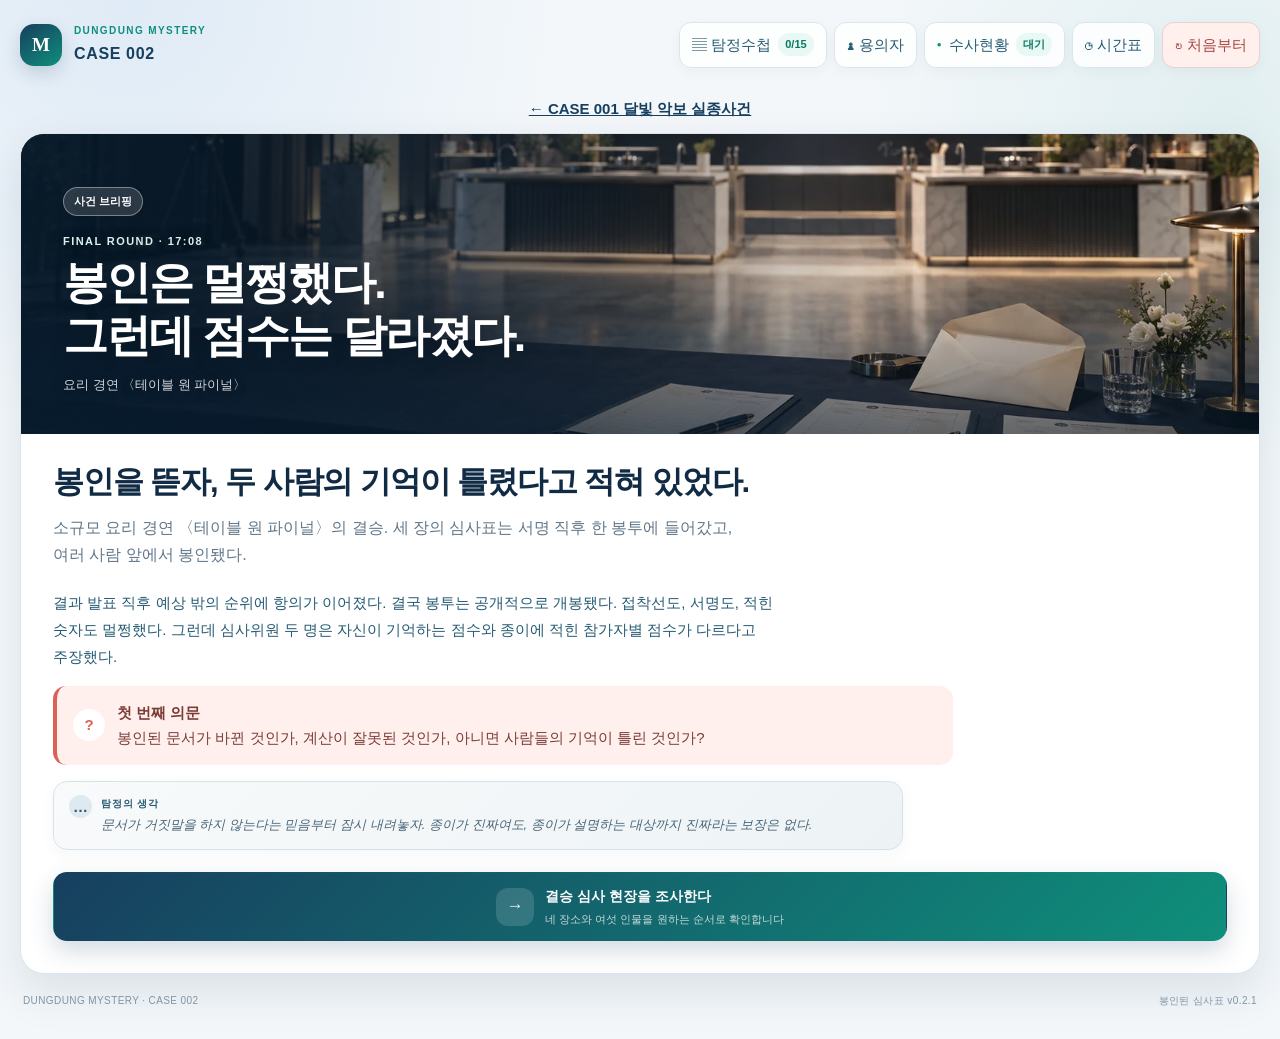
==== cases/case-002/index.html @ a41acaf5 "Publish CASE 002 with question-level feedback and hints" ====
<!doctype html>
<html lang="ko">
<head>
  <meta charset="utf-8">
  <meta name="viewport" content="width=device-width,initial-scale=1">
  <meta name="theme-color" content="#f3f7fa">
  <link rel="icon" href="data:,">
  <title>CASE 002 · 봉인된 심사표</title>
  <link rel="stylesheet" href="engine/mystery-ui.css?v=021-20260929">
</head>
<body data-layout="intro">
  <a class="skip-link" href="#story">본문으로 바로가기</a>
  <div class="app-shell">
    <header class="topbar">
      <a id="brandLink" class="brand" href="#" aria-label="사건 첫 화면으로">
        <span class="brand-mark" aria-hidden="true">M</span>
        <span><span id="brandEyebrow" class="eyebrow">MYSTERY FILE</span><strong id="brandCase">SAMPLE</strong></span>
      </a>
      <nav class="top-actions" aria-label="게임 메뉴">
        <button id="notebookBtn" class="tool-button" type="button">▤ 탐정수첩 <b id="clueCount">0/0</b></button>
        <button id="suspectBtn" class="tool-button" type="button">♟ 용의자</button>
        <button id="statusBtn" class="tool-button" type="button"><span class="save-dot">●</span> 수사현황 <b id="statusBadge">대기</b></button>
        <button id="timelineBtn" class="tool-button" type="button">◷ 시간표</button>
        <button id="resetBtn" class="tool-button tool-button--reset" type="button">↻ 처음부터</button>
      </nav>
    </header>
    <nav aria-label="사건 선택" style="padding:12px 20px;text-align:center"><a href="../../" style="color:#173f5f;font-weight:700">← CASE 001 달빛 악보 실종사건</a></nav>
    <main class="layout">
      <section class="game-stage" aria-live="polite">
        <div id="sceneVisual" class="scene-visual">
          <div class="scene-visual__shade"></div>
          <div class="scene-visual__content">
            <span id="chapterLabel" class="chapter-label">사건 브리핑</span>
            <p id="sceneKicker">MYSTERY FILE</p>
            <h1 id="sceneTitle">사건 제목</h1>
            <span id="sceneLocation" class="scene-location"></span>
          </div>
          <div id="hotspotLayer" class="hotspot-layer" aria-label="조사 지점"></div>
        </div>
        <div class="story-sheet">
          <article id="story" class="story-card"></article>
          <div id="choices" class="choices" aria-label="행동 선택"></div>
        </div>
      </section>
    </main>
    <footer class="footer"><span id="footerCase"></span><span id="footerVersion"></span></footer>
  </div>
  <div id="modal" class="modal hidden" role="dialog" aria-modal="true" aria-label="상세 정보">
    <div class="modal-backdrop"></div>
    <div class="modal-card">
      <button id="modalClose" class="modal-close" type="button" aria-label="닫기">✕</button>
      <div id="modalContent"></div>
    </div>
  </div>
  <script src="case-data.js?v=021-20260929"></script>
  <script src="engine/mystery-engine.js?v=021-20260929"></script>
</body>
</html>
---- cases/case-002/engine/mystery-ui.css ----
:root {
  --ink-950: #112b45;
  --ink-800: #173f5f;
  --ink-700: #265b73;
  --ink-500: #617789;
  --canvas: #f3f7fa;
  --paper: #ffffff;
  --paper-warm: #fffdf8;
  --line: #dbe6ec;
  --line-strong: #c8d9e2;
  --teal: #0f8f7b;
  --teal-soft: #e8f8f4;
  --sky: #2f7fd4;
  --sky-soft: #eaf3fd;
  --coral: #d96155;
  --coral-soft: #fff0ee;
  --amber: #a66b12;
  --amber-soft: #fff5df;
  --shadow: 0 18px 45px rgba(17, 43, 69, .11);
  --shadow-soft: 0 8px 24px rgba(17, 43, 69, .07);
  --radius-lg: 24px;
  --radius-md: 16px;
  --radius-sm: 11px;
}

* { box-sizing: border-box; }

html { scroll-behavior: smooth; }

body {
  min-height: 100vh;
  margin: 0;
  background:
    radial-gradient(circle at 10% 0%, rgba(47, 127, 212, .10), transparent 28%),
    radial-gradient(circle at 96% 12%, rgba(15, 143, 123, .08), transparent 24%),
    var(--canvas);
  color: var(--ink-950);
  font: 15px/1.7 "Pretendard", "Noto Sans KR", "Malgun Gothic", Arial, sans-serif;
  word-break: keep-all;
}

button, input { font: inherit; }
button { color: inherit; }

button:focus-visible,
a:focus-visible,
input:focus-visible {
  outline: 3px solid rgba(47, 127, 212, .35);
  outline-offset: 3px;
}

.skip-link {
  position: fixed;
  left: 14px;
  top: -60px;
  z-index: 100;
  padding: 9px 13px;
  border-radius: 9px;
  background: var(--ink-950);
  color: #fff;
  text-decoration: none;
  transition: top .18s ease;
}
.skip-link:focus { top: 12px; }

.app-shell {
  width: min(1240px, calc(100% - 40px));
  margin: 0 auto;
  padding: 22px 0 30px;
}

.topbar {
  display: flex;
  align-items: center;
  justify-content: space-between;
  gap: 20px;
  margin-bottom: 16px;
}

.brand {
  display: inline-flex;
  align-items: center;
  gap: 12px;
  color: var(--ink-950);
  text-decoration: none;
}

.brand-mark {
  display: grid;
  place-items: center;
  width: 42px;
  height: 42px;
  border-radius: 14px;
  background: linear-gradient(145deg, var(--ink-800), var(--teal));
  color: #fff;
  box-shadow: 0 7px 18px rgba(23, 63, 95, .18);
  font: 800 19px/1 Georgia, serif;
}

.eyebrow {
  display: block;
  color: var(--teal);
  font-size: 10px;
  font-weight: 850;
  letter-spacing: .14em;
}

.brand strong {
  display: block;
  margin-top: 1px;
  color: var(--ink-800);
  font-size: 16px;
  letter-spacing: .04em;
}

.top-actions {
  display: flex;
  flex-wrap: wrap;
  justify-content: flex-end;
  gap: 7px;
}

.tool-button {
  display: inline-flex;
  align-items: center;
  gap: 7px;
  min-height: 42px;
  padding: 9px 12px;
  border: 1px solid var(--line);
  border-radius: 12px;
  background: rgba(255, 255, 255, .88);
  color: var(--ink-700);
  box-shadow: 0 4px 14px rgba(17, 43, 69, .04);
  cursor: pointer;
  white-space: nowrap;
  transition: transform .18s ease, border-color .18s ease, box-shadow .18s ease;
}

.tool-button:hover {
  transform: translateY(-1px);
  border-color: #a9c4d2;
  box-shadow: var(--shadow-soft);
}

.tool-button b {
  padding: 2px 7px;
  border-radius: 999px;
  background: var(--teal-soft);
  color: #087963;
  font-size: 11px;
}

.tool-button--reset {
  border-color: #efcfcb;
  background: var(--coral-soft);
  color: #a3473f;
}

.save-dot { color: var(--teal); font-size: 8px; }

.layout {
  display: block;
}

.game-stage {
  overflow: hidden;
  min-width: 0;
  border: 1px solid var(--line);
  border-radius: var(--radius-lg);
  background: var(--paper);
  box-shadow: var(--shadow);
}

.story-card { max-width: 900px; }

.scene-visual {
  position: relative;
  display: flex;
  align-items: flex-end;
  min-height: 300px;
  overflow: hidden;
  background-color: var(--ink-800);
  background-image: none;
  background-position: center 46%;
  background-size: cover;
  color: #fff;
  isolation: isolate;
  transition: min-height .25s ease, background-position .25s ease;
}

.scene-visual::after {
  content: "";
  position: absolute;
  inset: 0;
  z-index: -1;
  background: linear-gradient(90deg, rgba(8, 29, 48, .82) 0%, rgba(8, 29, 48, .55) 36%, rgba(8, 29, 48, .03) 72%);
}

.scene-visual__shade {
  position: absolute;
  inset: auto 0 0;
  height: 52%;
  z-index: -1;
  background: linear-gradient(0deg, rgba(8, 29, 48, .58), transparent);
}

.scene-visual__content {
  width: min(620px, 76%);
  padding: 38px 42px;
  text-shadow: 0 2px 16px rgba(5, 22, 36, .35);
}

.chapter-label {
  display: inline-flex;
  align-items: center;
  min-height: 28px;
  padding: 4px 10px;
  border: 1px solid rgba(255, 255, 255, .38);
  border-radius: 999px;
  background: rgba(255, 255, 255, .15);
  color: #fff;
  font-size: 11px;
  font-weight: 800;
  backdrop-filter: blur(8px);
}

#sceneKicker {
  margin: 16px 0 5px;
  color: #d7f2eb;
  font-size: 11px;
  font-weight: 850;
  letter-spacing: .13em;
}

#sceneTitle {
  margin: 0;
  font-size: clamp(28px, 4vw, 45px);
  line-height: 1.18;
  letter-spacing: -.045em;
}

.scene-location {
  display: block;
  margin-top: 12px;
  color: rgba(255, 255, 255, .82);
  font-size: 13px;
}

body[data-scene="hub"] .scene-visual {
  min-height: 215px;
  background-position: center 58%;
}

body[data-scene="hub"] #sceneTitle { font-size: clamp(26px, 3.2vw, 37px); }

body:not([data-scene="intro"]):not([data-scene="hub"]) .scene-visual {
  min-height: 155px;
  background-position: center 62%;
}

body:not([data-scene="intro"]):not([data-scene="hub"]) .scene-visual__content {
  width: 100%;
  padding-block: 25px;
}

body:not([data-scene="intro"]):not([data-scene="hub"]) #sceneKicker,
body:not([data-scene="intro"]):not([data-scene="hub"]) .scene-location { display: none; }

body:not([data-scene="intro"]):not([data-scene="hub"]) #sceneTitle {
  font-size: clamp(23px, 3vw, 31px);
}

body[data-scene="music"] .scene-visual,
body[data-scene="lobby"] .scene-visual {
  aspect-ratio: 16 / 9;
  min-height: 0;
  align-items: flex-start;
  background-position: center;
  background-size: cover;
}

body[data-scene="music"] .scene-visual { background-image: url("assets/moonlight-music-room.png"); }
body[data-scene="lobby"] .scene-visual { background-image: url("assets/moonlight-lobby.png"); }

body[data-scene^="music-"] .scene-visual,
body[data-scene="powder"] .scene-visual,
body[data-scene="fiber"] .scene-visual,
body[data-scene="shoe"] .scene-visual,
body[data-scene="memo"] .scene-visual {
  background-image: url("assets/moonlight-music-room.png");
  background-position: center 58%;
}

body[data-scene^="lobby-"] .scene-visual,
body[data-scene="park"] .scene-visual,
body[data-scene^="park-"] .scene-visual,
body[data-scene="tae"] .scene-visual,
body[data-scene^="tae-"] .scene-visual {
  background-image: url("assets/moonlight-lobby.png");
  background-position: center 57%;
}

body[data-scene="yura"] .scene-visual,
body[data-scene^="yura-"] .scene-visual,
body[data-scene="jian"] .scene-visual,
body[data-scene^="jian-"] .scene-visual {
  background-image: url("assets/moonlight-music-room.png");
  background-position: center 58%;
}

body[data-scene="music"] .scene-visual::after,
body[data-scene="lobby"] .scene-visual::after {
  background: linear-gradient(180deg, rgba(8, 29, 48, .2), transparent 28%, rgba(8, 29, 48, .12));
}

body[data-scene="music"] .scene-visual__shade,
body[data-scene="lobby"] .scene-visual__shade { display: none; }

body[data-scene="music"] .scene-visual__content,
body[data-scene="lobby"] .scene-visual__content {
  position: relative;
  z-index: 2;
  width: auto;
  padding: 18px;
  pointer-events: none;
}

body[data-scene="music"] #sceneKicker,
body[data-scene="music"] #sceneTitle,
body[data-scene="music"] .scene-location,
body[data-scene="lobby"] #sceneKicker,
body[data-scene="lobby"] #sceneTitle,
body[data-scene="lobby"] .scene-location { display: none; }

.hotspot-layer {
  position: absolute;
  inset: 0;
  z-index: 4;
  pointer-events: none;
}

.hotspot-layer[hidden] { display: none; }

.hotspot {
  position: absolute;
  left: var(--x);
  top: var(--y);
  display: grid;
  justify-items: center;
  gap: 5px;
  padding: 0;
  border: 0;
  background: transparent;
  color: #fff;
  cursor: pointer;
  pointer-events: auto;
  transform: translate(-50%, -50%);
}

.hotspot__pin {
  position: relative;
  display: grid;
  place-items: center;
  width: 38px;
  height: 38px;
  border: 3px solid rgba(255, 255, 255, .92);
  border-radius: 50%;
  background: var(--teal);
  box-shadow: 0 5px 18px rgba(3, 24, 40, .36);
  font-size: 22px;
  font-weight: 800;
  line-height: 1;
  transition: transform .16s ease, background .16s ease;
}

.hotspot:not(.hotspot--found) .hotspot__pin::after {
  content: "";
  position: absolute;
  inset: -9px;
  border: 2px solid rgba(255, 255, 255, .72);
  border-radius: inherit;
  animation: hotspot-pulse 1.8s ease-out infinite;
}

.hotspot__label {
  padding: 4px 8px;
  border: 1px solid rgba(255, 255, 255, .38);
  border-radius: 999px;
  background: rgba(8, 29, 48, .78);
  box-shadow: 0 4px 13px rgba(3, 24, 40, .25);
  font-size: 11px;
  font-weight: 800;
  line-height: 1.2;
  white-space: nowrap;
  backdrop-filter: blur(7px);
}

.hotspot:hover .hotspot__pin,
.hotspot:focus-visible .hotspot__pin { transform: scale(1.12); }

.hotspot--found .hotspot__pin { background: #176d61; }
.hotspot--found .hotspot__label { background: rgba(13, 91, 78, .86); }

@keyframes hotspot-pulse {
  from { opacity: .9; transform: scale(.8); }
  to { opacity: 0; transform: scale(1.45); }
}

.room-brief {
  display: flex;
  align-items: center;
  justify-content: space-between;
  gap: 24px;
  max-width: 900px;
}

.room-brief h2 { margin-bottom: 5px; }
.room-brief p { margin: 0; }
.room-brief .room-brief__guide {
  margin-top: 8px;
  color: var(--ink-500);
  font-size: 12px;
}

.room-brief__eyebrow {
  display: block;
  margin-bottom: 5px;
  color: var(--teal);
  font-size: 10px;
  font-weight: 850;
  letter-spacing: .13em;
}

.room-progress {
  display: grid;
  flex: 0 0 104px;
  place-items: center;
  min-height: 88px;
  border: 1px solid #c9e4de;
  border-radius: 15px;
  background: var(--teal-soft);
  color: #087963;
}

.room-progress strong { font-size: 28px; line-height: 1; }
.room-progress small { font-size: 14px; }
.room-progress span { font-size: 11px; font-weight: 800; }
body[data-scene="music"] .choices { max-width: 430px; grid-template-columns: 1fr; }

.question-unlocked {
  margin-top: 15px;
  padding: 12px 14px;
  border: 1px solid #c9dff2;
  border-radius: 12px;
  background: var(--sky-soft);
  color: #27659f;
  font-size: 13px;
  font-weight: 800;
}

.interview-header {
  display: grid;
  grid-template-columns: auto minmax(0, 1fr) auto;
  align-items: center;
  gap: 16px;
  max-width: 900px;
  padding: 18px;
  border: 1px solid var(--line);
  border-radius: 17px;
  background: linear-gradient(125deg, #f9fbfc, #eef7f6);
}

.interview-avatar {
  display: grid;
  place-items: center;
  width: 58px;
  height: 58px;
  border-radius: 18px;
  background: linear-gradient(145deg, var(--ink-800), var(--teal));
  color: #fff;
  font-size: 23px;
  font-weight: 850;
}

.interview-header span { color: var(--teal); font-size: 11px; font-weight: 850; }
.interview-header h2 { margin: 2px 0; font-size: 23px; }
.interview-header p { margin: 0; color: var(--ink-500); font-size: 13px; }
.interview-progress { min-width: 86px; padding: 12px; border-radius: 13px; background: #fff; text-align: center; }
.interview-progress b { display: block; color: var(--ink-800); font-size: 23px; line-height: 1.15; }
.interview-progress span { color: var(--ink-500); font-size: 10px; }

.character-interview {
  display: grid;
  grid-template-columns: 178px minmax(0, 1fr) auto;
  align-items: center;
  gap: 22px;
  max-width: 900px;
  min-height: 210px;
  overflow: hidden;
  padding: 0 18px 0 0;
  border: 1px solid var(--line);
  border-radius: 18px;
  background: linear-gradient(125deg, #f9fbfc, #eef7f6);
}

.character-interview__portrait {
  align-self: stretch;
  overflow: hidden;
  background: linear-gradient(160deg, #dceaf0, #eef7f6);
}

.character-interview__portrait img {
  display: block;
  width: 100%;
  height: 100%;
  object-fit: cover;
  object-position: center top;
}

.character-interview__copy > span {
  color: var(--teal);
  font-size: 11px;
  font-weight: 850;
  letter-spacing: .04em;
}

.character-interview__copy h2 { margin: 2px 0 5px; font-size: 28px; }
.character-interview__copy p { max-width: 460px; margin: 0; color: var(--ink-500); font-size: 13px; }

.dialogue-scene { display: grid; gap: 12px; max-width: 850px; }
.dialogue {
  width: fit-content;
  max-width: 82%;
  margin: 0;
  padding: 14px 17px;
  border-radius: 16px;
  line-height: 1.65;
}
.dialogue span { display: block; margin-bottom: 3px; font-size: 10px; font-weight: 850; letter-spacing: .07em; }
.dialogue--detective { border-bottom-left-radius: 4px; background: var(--sky-soft); color: #255f93; }
.dialogue--suspect { justify-self: end; border-bottom-right-radius: 4px; background: var(--teal-soft); color: #17685c; }
.comparison-result { max-width: 850px; padding: 14px 16px; border-left: 4px solid var(--amber); border-radius: 0 12px 12px 0; background: var(--amber-soft); }
.comparison-result b { display: block; color: #8b5a10; }

.dialogue-scene--portrait {
  position: relative;
  min-height: 280px;
  max-width: none;
  padding: 0 205px;
}

.dialogue-scene--portrait::before,
.dialogue-scene--portrait::after {
  content: "";
  position: absolute;
  bottom: 0;
  width: 190px;
  height: 275px;
  border-radius: 18px;
  background-color: #eef7f6;
  background-position: center top;
  background-size: cover;
  background-repeat: no-repeat;
  box-shadow: inset 0 0 0 1px var(--line);
}

.dialogue-scene--portrait::before {
  left: 0;
  background-image: var(--detective-portrait);
}

.dialogue-scene--portrait::after {
  right: 0;
  background-image: var(--portrait);
}

.story-sheet { padding: 28px 32px 32px; }

.story-card {
  color: var(--ink-700);
}

.story-card h2 {
  margin: 0 0 12px;
  color: var(--ink-950);
  font-size: clamp(23px, 3vw, 31px);
  line-height: 1.3;
  letter-spacing: -.035em;
}

.story-card h3 {
  margin: 24px 0 10px;
  color: var(--ink-800);
  font-size: 17px;
}

.story-card p { margin: 9px 0; }

.story-card .lead {
  max-width: 690px;
  margin-bottom: 20px;
  color: var(--ink-500);
  font-size: 16px;
}

.scene-narration {
  max-width: 760px;
  color: var(--ink-700);
  line-height: 1.8;
}

.detective-thought {
  position: relative;
  max-width: 850px;
  margin: 16px 0 0;
  padding: 13px 16px 13px 47px;
  border: 1px solid #d7e2e8;
  border-radius: 14px;
  background: linear-gradient(135deg, #f8fafb, #edf3f5);
  color: #496577;
  box-shadow: 0 5px 16px rgba(18, 52, 75, .04);
}

.detective-thought::before {
  content: "…";
  position: absolute;
  top: 13px;
  left: 15px;
  display: grid;
  place-items: center;
  width: 23px;
  height: 23px;
  border-radius: 50%;
  background: #dfeaf0;
  color: var(--ink-700);
  font-weight: 900;
  line-height: 1;
}

.detective-thought span {
  display: block;
  margin-bottom: 2px;
  color: var(--ink-700);
  font-size: 10px;
  font-style: normal;
  font-weight: 850;
  letter-spacing: .08em;
}

.detective-thought p {
  margin: 0;
  font-size: 13px;
  font-style: italic;
  line-height: 1.7;
}

.brief-grid {
  display: grid;
  grid-template-columns: repeat(3, 1fr);
  gap: 10px;
  margin: 20px 0;
}

.brief-item {
  min-height: 118px;
  padding: 15px;
  border: 1px solid var(--line);
  border-radius: 14px;
  background: linear-gradient(145deg, #fff, #f7fafc);
}

.brief-icon {
  display: grid;
  place-items: center;
  width: 34px;
  height: 34px;
  margin-bottom: 11px;
  border-radius: 11px;
  background: var(--sky-soft);
  color: var(--sky);
  font-size: 17px;
}

.brief-item:nth-child(2) .brief-icon { background: var(--teal-soft); color: var(--teal); }
.brief-item:nth-child(3) .brief-icon { background: var(--amber-soft); color: var(--amber); }
.brief-item b { display: block; color: var(--ink-800); font-size: 13px; }
.brief-item span { display: block; margin-top: 3px; color: var(--ink-500); font-size: 12px; line-height: 1.55; }

.case-hook,
.notice,
.clue-found {
  margin-top: 16px;
  padding: 14px 16px;
  border-radius: 13px;
}

.case-hook {
  display: flex;
  align-items: center;
  gap: 12px;
  border-left: 4px solid var(--coral);
  background: var(--coral-soft);
  color: #7b3c36;
}

.case-hook span {
  display: grid;
  flex: 0 0 auto;
  place-items: center;
  width: 32px;
  height: 32px;
  border-radius: 50%;
  background: #fff;
  color: var(--coral);
  font-weight: 850;
}

.suspect-chips {
  display: flex;
  flex-wrap: wrap;
  gap: 7px;
  margin-top: 18px;
}

.suspect-chip {
  padding: 6px 10px;
  border: 1px solid var(--line);
  border-radius: 999px;
  background: #fff;
  color: var(--ink-700);
  font-size: 12px;
  box-shadow: 0 3px 10px rgba(17, 43, 69, .04);
}

.hub-progress {
  display: grid;
  grid-template-columns: auto 1fr auto;
  align-items: center;
  gap: 12px;
  margin-top: 18px;
  padding: 13px 15px;
  border: 1px solid var(--line);
  border-radius: 13px;
  background: #f9fbfc;
  color: var(--ink-500);
  font-size: 12px;
}

.hub-progress__bar {
  overflow: hidden;
  height: 7px;
  border-radius: 999px;
  background: #e5edf1;
}

.hub-progress__bar i {
  display: block;
  height: 100%;
  border-radius: inherit;
  background: linear-gradient(90deg, var(--sky), var(--teal));
}

.notice {
  border: 1px solid #cfe0f3;
  background: var(--sky-soft);
  color: #285d8e;
}

.clue-found {
  border: 1px solid #c4e9df;
  background: var(--teal-soft);
  color: #087963;
  font-weight: 700;
}

.story-card blockquote {
  margin: 17px 0;
  padding: 15px 18px;
  border: 0;
  border-left: 4px solid var(--sky);
  border-radius: 0 12px 12px 0;
  background: var(--sky-soft);
  color: var(--ink-800);
}

.choices {
  display: grid;
  grid-template-columns: repeat(2, minmax(0, 1fr));
  gap: 10px;
  margin-top: 22px;
}

.choice-group-heading {
  grid-column: 1 / -1;
  display: flex;
  align-items: center;
  gap: 10px;
  margin-top: 8px;
  padding: 13px 15px;
  border-radius: 14px;
  background: #f2f7fb;
  color: var(--ink-800);
}

.choice-group-heading > span {
  display: grid;
  place-items: center;
  width: 34px;
  height: 34px;
  border-radius: 11px;
  background: #fff;
  color: var(--sky);
  font-weight: 850;
}

.choice-group-heading b,
.choice-group-heading small { display: block; }
.choice-group-heading b { font-size: 14px; }
.choice-group-heading small { color: var(--ink-500); font-size: 11px; font-weight: 500; }
.choice-group-heading--interview { background: #eef8f6; }
.choice-group-heading--interview > span { color: var(--teal); }
.choice-group-heading--solve { margin-top: 13px; background: var(--amber-soft); }
.choice-group-heading--solve > span { color: var(--amber); }
.choices button.choice--scene { border-left: 4px solid #78aee4; }
.choices button.choice--interview { border-left: 4px solid #66b9aa; }

.choices button {
  display: flex;
  align-items: center;
  gap: 11px;
  min-height: 58px;
  padding: 12px 14px;
  border: 1px solid var(--line);
  border-radius: 14px;
  background: #fff;
  color: var(--ink-800);
  text-align: left;
  box-shadow: 0 5px 16px rgba(17, 43, 69, .05);
  cursor: pointer;
  transition: transform .18s ease, border-color .18s ease, box-shadow .18s ease, background .18s ease;
}

.choices button:hover {
  transform: translateY(-2px);
  border-color: #9fbfce;
  background: #fbfefe;
  box-shadow: var(--shadow-soft);
}

.choices button.primary {
  grid-column: 1 / -1;
  justify-content: center;
  border-color: transparent;
  background: linear-gradient(135deg, var(--ink-800), var(--teal));
  color: #fff;
  box-shadow: 0 10px 24px rgba(23, 63, 95, .19);
  font-weight: 750;
}

.choices button.primary:hover { background: linear-gradient(135deg, #123652, #0b806f); }

.choices button.locked,
.choices button:disabled {
  background: #f5f7f8;
  color: #8da0ad;
  box-shadow: none;
  cursor: not-allowed;
  transform: none;
}

.choice-icon {
  display: grid;
  flex: 0 0 auto;
  place-items: center;
  width: 38px;
  height: 38px;
  border-radius: 12px;
  background: var(--sky-soft);
  color: var(--sky);
  font-size: 17px;
}

.choice-copy { display: block; min-width: 0; }
.choice-title { display: block; color: inherit; font-size: 14px; font-weight: 800; }
.choice-desc { display: block; margin-top: 1px; color: var(--ink-500); font-size: 11px; font-weight: 500; }

.choices button:not(.primary):not(.locked).choice--question {
  border-color: #cbdff2;
  border-left: 4px solid var(--sky);
  background: #f8fbff;
}
.choices button:not(.primary):not(.locked).choice--question .choice-icon {
  background: #e3f0fd;
  color: #276fb6;
}
.choices button:not(.primary):not(.locked).choice--question:hover { background: #eff7ff; }

.choices button:not(.primary):not(.locked).choice--investigate {
  border-color: #bee5dc;
  border-left: 4px solid var(--teal);
  background: #f2fbf8;
  color: #126e61;
}
.choices button:not(.primary):not(.locked).choice--investigate .choice-icon {
  background: #dcf5ef;
  color: #0a8b75;
}
.choices button:not(.primary):not(.locked).choice--investigate:hover { background: #e8f8f4; }

.choices button:not(.primary):not(.locked).choice--navigate {
  border-color: #d7e1e6;
  border-left: 4px solid #91a6b2;
  background: #f7f9fa;
  color: #476477;
}
.choices button:not(.primary):not(.locked).choice--navigate .choice-icon {
  background: #e9eff2;
  color: #597485;
}
.choices button:not(.primary):not(.locked).choice--navigate:hover { background: #eef3f5; }

.choices button.primary.choice--navigate {
  background: linear-gradient(135deg, #506c7d, #355667);
  box-shadow: 0 10px 24px rgba(53, 86, 103, .18);
}
.choices button.primary.choice--navigate:hover { background: linear-gradient(135deg, #435f70, #2d4b5b); }
.choices button.locked .choice-icon,
.choices button:disabled .choice-icon { background: #e8eef1; color: #8da0ad; }

.primary .choice-icon { background: rgba(255, 255, 255, .14); color: #fff; }
.primary .choice-desc { color: rgba(255, 255, 255, .75); }


.status-overview {
  display: grid;
  grid-template-columns: 170px 1fr;
  gap: 14px;
  margin-top: 18px;
}

.status-score,
.status-summary,
.status-section {
  padding: 17px;
  border: 1px solid var(--line);
  border-radius: 14px;
  background: #f9fbfc;
}

.status-score span,
.status-summary span,
.status-section > span {
  display: block;
  color: var(--ink-500);
  font-size: 11px;
  font-weight: 750;
}

.status-score b {
  display: block;
  margin-top: 4px;
  color: var(--teal);
  font-size: 29px;
  line-height: 1.2;
}

.status-summary strong {
  display: block;
  margin-top: 5px;
  color: var(--ink-800);
  font-size: 15px;
}

.status-meter {
  overflow: hidden;
  height: 8px;
  margin-top: 12px;
  border-radius: 999px;
  background: #e5edf1;
}

.status-meter i {
  display: block;
  height: 100%;
  border-radius: inherit;
  background: linear-gradient(90deg, var(--sky), var(--teal));
}

.status-sections { display: grid; grid-template-columns: 1fr 1fr; gap: 10px; margin-top: 10px; }
.status-section b { display: block; margin-top: 4px; color: var(--ink-800); font-size: 13px; }
.status-tags { display: flex; flex-wrap: wrap; gap: 6px; margin-top: 10px; }
.status-tag { padding: 4px 8px; border-radius: 999px; background: var(--sky-soft); color: #27659f; font-size: 11px; }
.status-tag--empty { background: #edf2f4; color: var(--ink-500); }
.modal-note { margin: 13px 0 0; padding: 11px 13px; border-radius: 11px; background: var(--teal-soft); color: #087963; font-size: 12px; }

.timeline-mini {
  position: relative;
  display: grid;
  gap: 0;
  margin: 16px 0 0;
  padding: 0;
  list-style: none;
}

.timeline-mini::before {
  content: "";
  position: absolute;
  left: 5px;
  top: 10px;
  bottom: 10px;
  width: 1px;
  background: var(--line-strong);
}

.timeline-mini li {
  position: relative;
  display: grid;
  grid-template-columns: 52px 1fr;
  gap: 9px;
  padding: 7px 0 7px 20px;
  color: var(--ink-500);
  font-size: 12px;
}

.timeline-mini li::before {
  content: "";
  position: absolute;
  left: 1px;
  top: 15px;
  width: 9px;
  height: 9px;
  border: 2px solid #fff;
  border-radius: 50%;
  background: var(--sky);
  box-shadow: 0 0 0 1px var(--line-strong);
}

.timeline-mini b { color: var(--ink-800); }

.footer {
  display: flex;
  justify-content: space-between;
  gap: 12px;
  padding: 18px 3px 0;
  color: #8195a2;
  font-size: 10px;
  letter-spacing: .04em;
}

.modal {
  position: fixed;
  inset: 0;
  z-index: 30;
  display: grid;
  place-items: center;
  padding: 20px;
}

.hidden { display: none; }
.modal-backdrop { position: absolute; inset: 0; background: rgba(17, 43, 69, .46); backdrop-filter: blur(5px); }
.modal-card {
  position: relative;
  z-index: 1;
  width: min(760px, 100%);
  max-height: 85vh;
  overflow: auto;
  padding: 27px;
  border: 1px solid var(--line);
  border-radius: 20px;
  background: var(--paper);
  box-shadow: 0 28px 90px rgba(17, 43, 69, .28);
}

.modal-card h2 { margin-top: 0; color: var(--ink-950); }
.modal-close {
  position: absolute;
  right: 13px;
  top: 13px;
  display: grid;
  place-items: center;
  width: 38px;
  height: 38px;
  padding: 0;
  border: 1px solid var(--line);
  border-radius: 12px;
  background: #fff;
  color: var(--ink-500);
  cursor: pointer;
}

.notebook-list { display: grid; gap: 9px; margin-top: 16px; }
.suspect-list { display: grid; grid-template-columns: repeat(2, minmax(0, 1fr)); gap: 12px; margin-top: 16px; }
.note-item { padding: 14px; border: 1px solid var(--line); border-radius: 13px; background: #f9fbfc; color: var(--ink-700); }
.note-item b { color: var(--teal); }
.suspect-item {
  display: grid;
  grid-template-columns: 105px minmax(0, 1fr);
  min-height: 152px;
  overflow: hidden;
  border: 1px solid var(--line);
  border-radius: 15px;
  background: linear-gradient(135deg, #f9fbfc, #f1f8f7);
  color: var(--ink-700);
}
.suspect-portrait { overflow: hidden; background: #e5eff3; }
.suspect-portrait img { display: block; width: 100%; height: 100%; object-fit: cover; object-position: center top; }
.suspect-detail { align-self: center; padding: 14px 13px; }
.suspect-detail > b { display: block; color: var(--ink-800); font-size: 17px; }
.suspect-detail > span { display: block; margin-top: 1px; color: var(--teal); font-size: 11px; font-weight: 800; }
.suspect-grid { display: grid; grid-template-columns: .85fr 1.4fr; gap: 6px 8px; margin-top: 10px; color: var(--ink-500); font-size: 11px; }
.suspect-grid > div:nth-child(odd) { color: #78909f; font-weight: 750; }

.final-form { display: grid; gap: 15px; margin-top: 18px; }
.question { padding: 16px; border: 1px solid var(--line); border-radius: 14px; background: #f9fbfc; }
.question legend { padding: 0 5px; color: var(--ink-800); font-weight: 800; }
.question label { display: block; margin: 7px 0; color: var(--ink-700); }
.question input { accent-color: var(--teal); }
.question-evidence { margin-top: 15px; padding: 12px 14px; border: 1px solid #cbdff2; border-radius: 11px; background: var(--sky-soft); }
.question-evidence > label { margin: 0; color: var(--ink-800); font-size: 13px; font-weight: 800; }
.question-evidence select { display: block; width: 100%; min-height: 44px; margin-top: 8px; padding: 8px 11px; border: 1px solid var(--line-strong); border-radius: 9px; background: #fff; color: var(--ink-800); font: inherit; }
.question-evidence select:focus-visible { outline: 3px solid #8dbcf0; outline-offset: 2px; }
.question-evidence__detail { margin: 7px 0 0; color: var(--ink-500); font-size: 12px; }
.empty-note { color: var(--ink-500); }
.result-good { color: #087963; font-weight: 800; }
.result-bad { color: #ad443b; font-weight: 800; }
.case-closed { margin-bottom: 18px; padding: 22px; border: 1px solid #bfe4da; border-radius: 16px; background: var(--teal-soft); color: #087963; text-align: center; }
.case-closed h2 { margin: 0 0 5px; color: #087963; font-size: 30px; letter-spacing: .06em; }

body[data-layout="investigation"] .scene-visual {
  aspect-ratio: 16 / 9;
  min-height: 0;
  align-items: flex-start;
  background-position: center;
  background-size: cover;
}
body[data-layout="investigation"] .scene-visual::after {
  background: linear-gradient(180deg, rgba(8, 29, 48, .2), transparent 28%, rgba(8, 29, 48, .12));
}
body[data-layout="investigation"] .scene-visual__shade { display: none; }
body[data-layout="investigation"] .scene-visual__content {
  position: relative;
  z-index: 2;
  width: auto;
  padding: 18px;
  pointer-events: none;
}
body[data-layout="investigation"] #sceneKicker,
body[data-layout="investigation"] #sceneTitle,
body[data-layout="investigation"] .scene-location { display: none; }

.case-hook--teal {
  border-left-color: var(--teal);
  background: var(--teal-soft);
  color: #087963;
}
.case-hook--teal span { color: var(--teal); }

@media (max-width: 640px) {
  .app-shell { width: 100%; padding: 12px 12px 24px; }
  .topbar { display: block; }
  .brand-mark { width: 38px; height: 38px; border-radius: 12px; }
  .eyebrow { font-size: 8px; }
  .brand strong { font-size: 14px; }
  .top-actions { display: grid; grid-template-columns: repeat(5, minmax(0, 1fr)); max-width: none; margin-top: 10px; }
  .tool-button { flex-direction: column; justify-content: center; gap: 1px; min-width: 0; min-height: 50px; padding: 5px 3px; font-size: 13px; }
  .tool-button > span:nth-child(2) { display: block; max-width: 100%; overflow: hidden; font-size: 9px; text-overflow: ellipsis; }
  .tool-button b { display: none; }
  .game-stage { border-radius: 20px; }
  .scene-visual { min-height: 300px; background-position: 60% center; }
  .scene-visual::after { background: linear-gradient(0deg, rgba(8, 29, 48, .82), rgba(8, 29, 48, .03) 72%); }
  .scene-visual__content { width: 100%; padding: 25px 22px; }
  #sceneTitle { font-size: 29px; }
  body[data-scene="hub"] .scene-visual { min-height: 190px; }
  body:not([data-scene="intro"]):not([data-scene="hub"]) .scene-visual { min-height: 130px; }
  body:not([data-scene="intro"]):not([data-scene="hub"]) .scene-visual__content { padding: 20px; }
  body[data-scene="music"] .scene-visual,
  body[data-scene="lobby"] .scene-visual { aspect-ratio: 16 / 9; min-height: 0; background-position: center; }
  body[data-scene="music"] .scene-visual__content,
  body[data-scene="lobby"] .scene-visual__content { padding: 10px; }
  body[data-scene="music"] .chapter-label,
  body[data-scene="lobby"] .chapter-label { min-height: 23px; padding: 2px 8px; font-size: 9px; }
  body[data-layout="investigation"] .scene-visual { aspect-ratio: 16 / 9; min-height: 0; background-position: center; }
  body[data-layout="investigation"] .scene-visual__content { padding: 10px; }
  body[data-layout="investigation"] .chapter-label { min-height: 23px; padding: 2px 8px; font-size: 9px; }
  .hotspot { gap: 2px; }
  .hotspot__pin { width: 30px; height: 30px; border-width: 2px; font-size: 17px; }
  .hotspot__label { padding: 3px 6px; font-size: 9px; }
  .room-brief { align-items: flex-start; gap: 12px; }
  .room-brief h2 { font-size: 21px; }
  .room-brief p { font-size: 13px; line-height: 1.6; }
  .room-progress { flex-basis: 75px; min-height: 70px; }
  .room-progress strong { font-size: 22px; }
  .interview-header { grid-template-columns: auto 1fr; gap: 11px; padding: 14px; }
  .interview-avatar { width: 45px; height: 45px; border-radius: 14px; font-size: 19px; }
  .interview-progress { grid-column: 1 / -1; display: flex; align-items: baseline; justify-content: center; gap: 7px; min-height: 0; padding: 8px; }
  .interview-progress b { font-size: 18px; }
  .dialogue { max-width: 94%; padding: 12px 14px; font-size: 13px; }
  .character-interview { grid-template-columns: 92px 1fr; gap: 12px; min-height: 132px; padding-right: 12px; }
  .character-interview__copy h2 { font-size: 22px; }
  .character-interview__copy p { font-size: 11px; line-height: 1.5; }
  .character-interview .interview-progress { grid-column: 1 / -1; margin: 0 10px 10px; }
  .dialogue-scene--portrait { min-height: 0; padding: 128px 0 0; }
  .dialogue-scene--portrait::before,
  .dialogue-scene--portrait::after { top: 0; bottom: auto; width: 92px; height: 116px; border-radius: 14px; background-size: cover; }
  .dialogue-scene--portrait::before { left: 0; }
  .dialogue-scene--portrait::after { right: 0; }
  .story-sheet { padding: 22px 18px 23px; }
  .story-card .lead { font-size: 15px; }
  .brief-grid { grid-template-columns: 1fr; }
  .brief-item { display: grid; grid-template-columns: 36px 1fr; column-gap: 10px; min-height: 0; }
  .brief-icon { grid-row: 1 / 3; margin: 0; }
  .brief-item span { margin: 0; }
  .choices { grid-template-columns: 1fr; }
  .choices button.primary { grid-column: auto; }
  .choice-group-heading { grid-column: auto; margin-top: 6px; padding: 11px 12px; }
  .status-overview,
  .status-sections { grid-template-columns: 1fr; }
  .footer { display: block; text-align: center; }
  .footer span { display: block; }
  .modal { padding: 10px; }
  .modal-card { padding: 23px 18px; border-radius: 17px; }
  .suspect-list { grid-template-columns: 1fr; }
  .suspect-item { grid-template-columns: 88px minmax(0, 1fr); min-height: 130px; }
}

.solve-feedback { margin: 12px 0; padding: 14px 16px; border: 1px solid var(--line); border-left: 4px solid var(--sky); border-radius: 9px; background: var(--sky-soft); }
.solve-feedback--pass { border-left-color: var(--mint); background: var(--mint-soft); }
.solve-feedback--retry { border-left-color: #b87814; background: #fff5df; }
.solve-feedback p { margin: 6px 0 0; }
.solve-feedback__hint { color: var(--ink-800); font-size: 14px; line-height: 1.7; }

@media (prefers-reduced-motion: reduce) {
  *, *::before, *::after { scroll-behavior: auto !important; transition-duration: .01ms !important; }
}
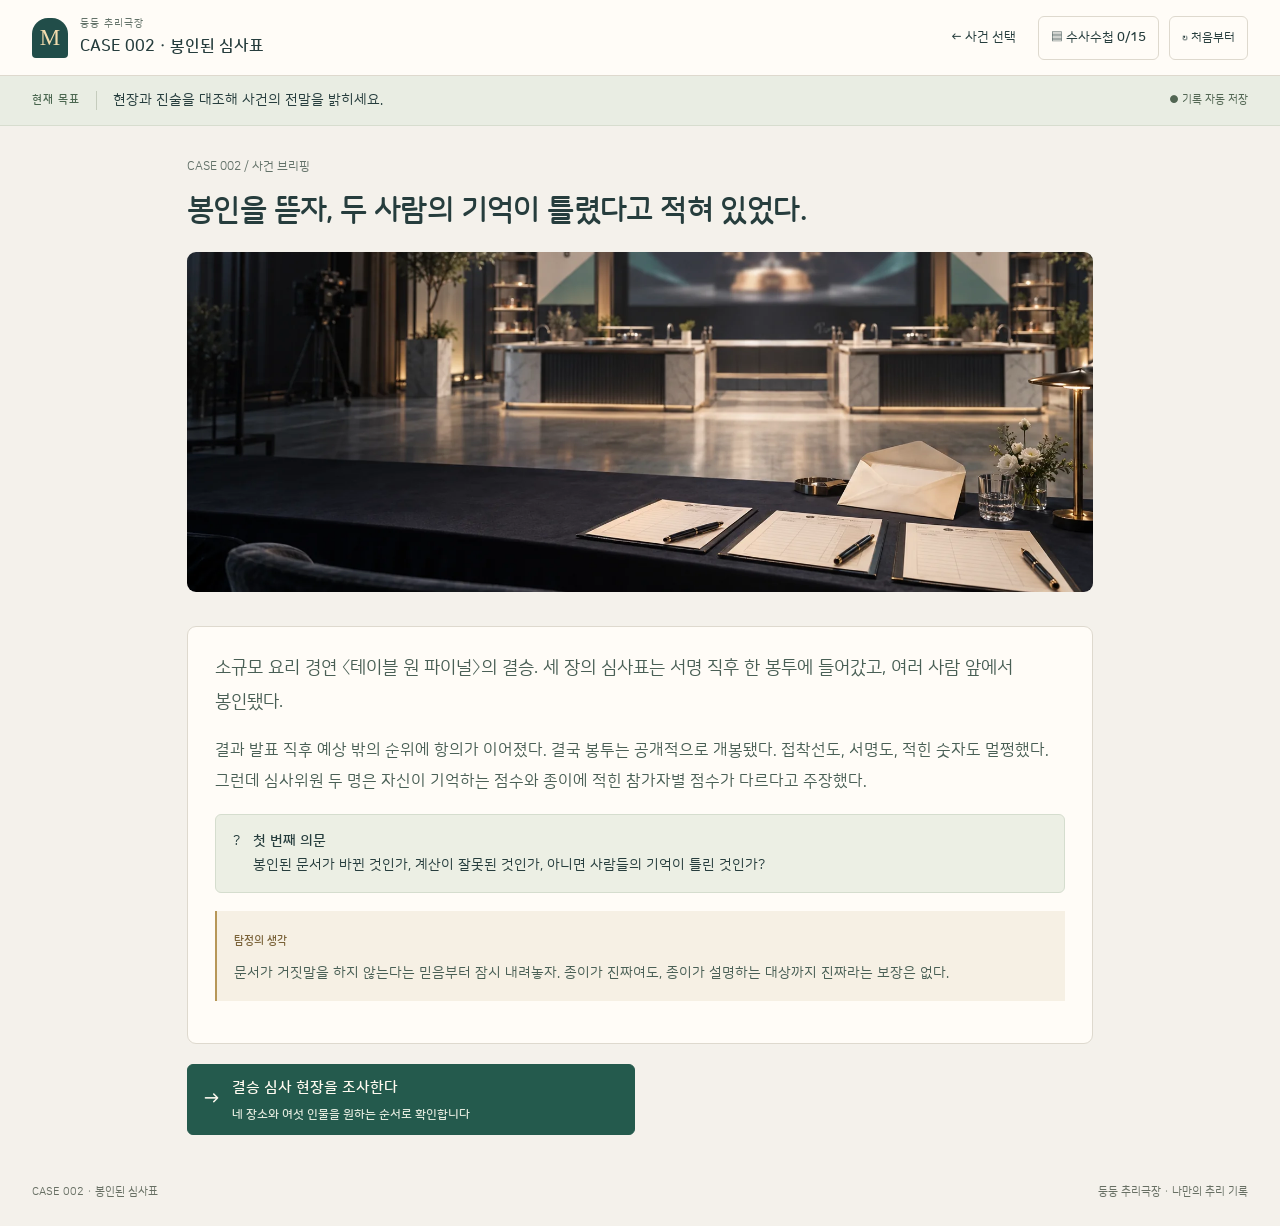
==== commit 59badf19: "Publish mystery UI v1 revision2 preserving case logic and saves" ====
--- a/cases/case-002/index.html
+++ b/cases/case-002/index.html
@@ -1,58 +1,4 @@
-<!doctype html>
-<html lang="ko">
-<head>
-  <meta charset="utf-8">
-  <meta name="viewport" content="width=device-width,initial-scale=1">
-  <meta name="theme-color" content="#f3f7fa">
-  <link rel="icon" href="data:,">
-  <title>CASE 002 · 봉인된 심사표</title>
-  <link rel="stylesheet" href="engine/mystery-ui.css?v=021-20260929">
-</head>
-<body data-layout="intro">
-  <a class="skip-link" href="#story">본문으로 바로가기</a>
-  <div class="app-shell">
-    <header class="topbar">
-      <a id="brandLink" class="brand" href="#" aria-label="사건 첫 화면으로">
-        <span class="brand-mark" aria-hidden="true">M</span>
-        <span><span id="brandEyebrow" class="eyebrow">MYSTERY FILE</span><strong id="brandCase">SAMPLE</strong></span>
-      </a>
-      <nav class="top-actions" aria-label="게임 메뉴">
-        <button id="notebookBtn" class="tool-button" type="button">▤ 탐정수첩 <b id="clueCount">0/0</b></button>
-        <button id="suspectBtn" class="tool-button" type="button">♟ 용의자</button>
-        <button id="statusBtn" class="tool-button" type="button"><span class="save-dot">●</span> 수사현황 <b id="statusBadge">대기</b></button>
-        <button id="timelineBtn" class="tool-button" type="button">◷ 시간표</button>
-        <button id="resetBtn" class="tool-button tool-button--reset" type="button">↻ 처음부터</button>
-      </nav>
-    </header>
-    <nav aria-label="사건 선택" style="padding:12px 20px;text-align:center"><a href="../../" style="color:#173f5f;font-weight:700">← CASE 001 달빛 악보 실종사건</a></nav>
-    <main class="layout">
-      <section class="game-stage" aria-live="polite">
-        <div id="sceneVisual" class="scene-visual">
-          <div class="scene-visual__shade"></div>
-          <div class="scene-visual__content">
-            <span id="chapterLabel" class="chapter-label">사건 브리핑</span>
-            <p id="sceneKicker">MYSTERY FILE</p>
-            <h1 id="sceneTitle">사건 제목</h1>
-            <span id="sceneLocation" class="scene-location"></span>
-          </div>
-          <div id="hotspotLayer" class="hotspot-layer" aria-label="조사 지점"></div>
-        </div>
-        <div class="story-sheet">
-          <article id="story" class="story-card"></article>
-          <div id="choices" class="choices" aria-label="행동 선택"></div>
-        </div>
-      </section>
-    </main>
-    <footer class="footer"><span id="footerCase"></span><span id="footerVersion"></span></footer>
-  </div>
-  <div id="modal" class="modal hidden" role="dialog" aria-modal="true" aria-label="상세 정보">
-    <div class="modal-backdrop"></div>
-    <div class="modal-card">
-      <button id="modalClose" class="modal-close" type="button" aria-label="닫기">✕</button>
-      <div id="modalContent"></div>
-    </div>
-  </div>
-  <script src="case-data.js?v=021-20260929"></script>
-  <script src="engine/mystery-engine.js?v=021-20260929"></script>
-</body>
-</html>
+<!doctype html><html lang="ko"><head><meta charset="utf-8"><meta name="viewport" content="width=device-width,initial-scale=1"><meta name="theme-color" content="#f4f1eb"><link rel="icon" href="data:,"><title>CASE 002 · 봉인된 심사표</title><link rel="stylesheet" href="../../ui/frame.css?v=ui2"></head>
+<body><a class="skip-link" href="#story">본문으로 바로가기</a><div class="app-shell"><header class="topbar"><a id="brandLink" class="brand" href="#" aria-label="수사 본부로"><span class="brand-mark" aria-hidden="true">M</span><span><span id="brandEyebrow" class="eyebrow">둥둥 추리극장</span><strong id="brandCase">CASE 002</strong></span></a><nav class="top-actions" aria-label="게임 메뉴"><a href="/mystery/cases.html">← 사건 선택</a><button id="notebookBtn" class="tool-button" type="button">▤ 수사수첩 <b id="clueCount">0</b></button><button id="resetBtn" class="tool-button tool-button--reset" type="button">↻ 처음부터</button><button id="suspectBtn" hidden>인물</button><button id="statusBtn" hidden>현황 <b id="statusBadge">대기</b></button><button id="timelineBtn" hidden>시간선</button></nav></header>
+<section class="objective" aria-label="현재 목표"><b>현재 목표</b><span id="caseObjective"></span><span class="auto-save">● 기록 자동 저장</span></section><main class="layout"><aside class="map" aria-label="수사지도"><div class="map-title">수사 지도 · 장소</div><div id="mapPlaces" class="map-places"></div><div id="mapLinks" class="map-links"></div></aside><section class="game-stage"><div id="breadcrumb" class="breadcrumb"></div><div class="place-head"><h1 id="placeTitle"></h1><p id="sceneDescription" class="scene-description"></p><p id="sceneGuide" class="scene-guide"></p></div><div hidden aria-hidden="true"><span id="chapterLabel"></span><span id="sceneKicker"></span><span id="sceneTitle"></span><span id="sceneLocation"></span></div><div id="sceneVisual" class="scene-visual"><div id="hotspotLayer" class="hotspot-layer" aria-label="조사 지점"></div></div><div id="spotActions" class="spot-actions" aria-label="현장 조사"></div><article id="story" class="story-card"></article><div id="choices" class="choices" aria-label="다음 행동"></div></section></main><footer class="footer"><span id="caseName">CASE 002 · 봉인된 심사표</span><span><span id="footerCase" hidden></span><span id="footerVersion" hidden></span>둥둥 추리극장 · 나만의 추리 기록</span></footer></div>
+<div id="modal" class="modal hidden" role="dialog" aria-modal="true" aria-label="수사수첩"><div class="modal-backdrop"></div><div class="modal-card"><button id="modalClose" class="modal-close" type="button" aria-label="수첩 닫기">×</button><div id="modalContent"></div></div></div><div id="toast" class="toast" role="status" hidden></div><script src="../../ui/frame.js?v=ui2"></script><script src="case-data.js?v=021-20260929"></script><script src="engine/mystery-engine.js?v=ui2"></script></body></html>
--- a/ui/frame.css
+++ b/ui/frame.css
@@ -0,0 +1,15 @@
+@font-face{font-family:TheatreRound;src:url(fonts/NanumSquareRoundR.ttf) format('truetype');font-display:swap;font-weight:400}
+:root{--bg:#f4f1eb;--paper:#fffcf7;--ink:#263d3d;--muted:#637269;--line:#ded9ce;--ready:#21745d;--ready-bg:#e4f0eb;--done:#b29050;--done-ink:#796137;--done-bg:#f4ead4;--locked:#ebe9e2}
+*{box-sizing:border-box}body{margin:0;background:var(--bg);color:var(--ink);font:16px/1.75 TheatreRound,'Malgun Gothic',sans-serif;word-break:keep-all;overflow-wrap:break-word}button,input,select{font:inherit}button,a{touch-action:manipulation}button{cursor:pointer}button:disabled{cursor:default}a{color:inherit;text-decoration:none}button,a,summary,select,input{outline-offset:4px}button:focus-visible,a:focus-visible,summary:focus-visible,select:focus-visible,input:focus-visible{outline:3px solid #926c2d}button{min-height:44px;border:1px solid var(--line);border-radius:6px;background:var(--paper);color:var(--ink);padding:10px 15px}button:hover:not(:disabled){border-color:#81998e}.primary{background:#245a4d!important;color:#fffaf0!important;border-color:#245a4d!important;font-weight:700}.hidden,[hidden]{display:none!important}h1,h2,h3,p{margin-top:0}h1,h2,h3{line-height:1.45;letter-spacing:-.6px}p{margin-bottom:16px}h1{font-size:30px}h2{font-size:23px}h3{font-size:18px}.skip-link{position:fixed;top:-100px;left:20px;z-index:1000;background:var(--paper);padding:12px}.skip-link:focus{top:10px}
+.topbar{background:var(--paper);border-bottom:1px solid var(--line);min-height:76px;padding:13px 32px;display:flex;align-items:center;justify-content:space-between;gap:20px}.brand{display:flex;gap:12px;align-items:center}.brand-mark{width:36px;height:40px;display:grid;place-items:center;background:#214d49;color:#f2dbad;font:23px Georgia,serif;border-radius:16px 16px 4px 4px}.brand .eyebrow{display:block;font-size:10px;color:var(--muted);letter-spacing:1px}.brand strong{font-size:16px}.top-actions{display:flex;align-items:center;gap:10px;font-size:13px}.top-actions button,.top-actions a{padding:8px 12px}.tool-button--reset{background:transparent;font-size:12px}.objective{display:flex;gap:16px;align-items:center;background:#e9ede3;border-bottom:1px solid #d7ddcf;padding:12px 32px;font-size:14px}.objective b{font-size:11px;letter-spacing:1px;white-space:nowrap;border-right:1px solid #c5ccbd;padding-right:16px;color:#4b6750}.objective .auto-save{margin-left:auto;white-space:nowrap;font-size:11px;color:#526653}.layout{max-width:1360px;margin:auto;display:grid;grid-template-columns:220px minmax(0,1fr);gap:30px;padding:30px 32px 48px}.game-stage{min-width:0}.map-title{font-size:11px;color:#826b44;letter-spacing:1px;margin-bottom:14px}.map-place{display:block;padding:0;overflow:hidden;width:100%;text-align:left;background:var(--paper);margin-bottom:12px}.map-place img{display:block;width:100%;height:82px;object-fit:cover}.map-place span{display:flex;justify-content:space-between;gap:8px;padding:8px 12px;font-size:13px}.map-place small{font-size:10px;color:var(--muted)}.map-place[aria-current=location]{border:2px solid var(--ready);background:var(--ready-bg)}.map-links{display:grid;gap:8px;margin-top:20px}.map-links button{text-align:left;font-size:13px}.breadcrumb{font-size:12px;color:var(--muted);margin-bottom:12px}.place-head{margin-bottom:20px}.place-head h1{margin:0 0 8px}.scene-description{font-size:18px;color:#4f645b;line-height:1.8;margin:0 0 6px}.scene-guide{font-size:13px;color:#586c60;line-height:1.65;margin:0}.scene-visual{position:relative;background-size:cover;background-position:center;border-radius:9px;aspect-ratio:16/7;overflow:hidden;margin-bottom:14px;min-height:235px}.hotspot-layer{position:absolute;inset:0}.hotspot{position:absolute;left:var(--x);top:var(--y);transform:translate(-50%,-50%);padding:0;width:44px;height:44px;min-height:44px;border:2px solid white;border-radius:50%;background:var(--ready);color:white;box-shadow:0 0 0 5px #ffffff40;font-weight:700}.hotspot--found{background:var(--done);color:#231d12}.hotspot__label{display:none}.spot-actions{display:grid;grid-template-columns:1fr 1fr;gap:10px;margin:12px 0 20px}.spot-actions button{display:flex;align-items:center;gap:10px;text-align:left;background:var(--ready-bg);border-color:#c1d9cf;font-size:14px}.spot-actions button.done{background:var(--done-bg);border-color:#d6c095}.spot-actions .number{height:26px;width:26px;display:grid;place-items:center;border-radius:50%;flex-shrink:0;background:var(--ready);color:white;font-size:12px}.spot-actions .done .number{background:var(--done);color:#231d12}.spot-actions small{margin-left:auto;font-size:11px;white-space:nowrap;color:#385e4b}.spot-actions .done small{color:var(--done-ink)}.story-card{padding:24px 27px;background:var(--paper);border:1px solid var(--line);border-radius:9px}.story-card:empty{display:none}.story-card p{font-size:16px;line-height:1.9;color:#495f55}.story-card .lead{font-size:18px}.detective-thought{border-left:2px solid #b79758;background:#f6f0e4;padding:14px 17px;margin:18px 0}.detective-thought>span{font-size:11px;color:var(--done-ink);font-weight:700}.detective-thought p{font-size:14px!important;margin:7px 0 0!important}.case-hook,.clue-found,.question-unlocked,.notice,.comparison-result{background:#ecefe4;border:1px solid #d5ddce;padding:14px 17px;border-radius:6px;margin:18px 0;font-size:14px}.case-hook{display:flex;gap:13px}.clue-found{color:#215b4b;background:var(--ready-bg)}.hub-progress{display:flex;gap:15px;align-items:center;font-size:13px;margin:15px 0}.hub-progress__bar{height:5px;flex:1;background:#e2e2d6;border-radius:4px;overflow:hidden}.hub-progress__bar i{display:block;background:var(--ready);height:100%}.choices{display:grid;grid-template-columns:1fr 1fr;gap:11px;margin-top:20px}.choices>button{text-align:left;display:flex;align-items:center;gap:12px}.choice-copy{display:block}.choice-title{display:block;font-weight:700;font-size:15px}.choice-desc{display:block;font-size:12px;line-height:1.6;color:var(--muted);margin-top:4px}.primary .choice-desc{color:#e0e8dc}.choice-icon{font-size:20px;flex-shrink:0}.choice-group-heading{grid-column:1/-1;display:flex;align-items:center;gap:10px;padding:12px 0 3px;color:#76603d;font-size:14px}.choice-group-heading small{display:block;font-size:12px;font-weight:400;color:var(--muted)}.locked{background:var(--locked)!important;color:#606760!important;border-color:#d7d8d0!important}.done{background:var(--done-bg);border-color:#d6c095}.action-art{height:65px;width:75px;object-fit:cover;border-radius:5px;flex-shrink:0}.hub-story details,.ending-details{padding:4px 0}.hub-story summary,.ending-details>summary{color:#53675b;font-size:14px;cursor:pointer;min-height:44px;display:flex;align-items:center}.hub-story summary:before,.ending-details>summary:before{content:'＋';margin-right:8px;color:var(--done-ink)}details[open]>summary:before{content:'−'}
+.character-interview{display:grid;grid-template-columns:155px 1fr auto;gap:22px;align-items:center;margin-bottom:24px}.character-interview__portrait img{display:block;width:155px;height:200px;object-fit:cover;object-position:center 20%;border-radius:9px}.character-interview__copy>span{color:var(--done-ink);font-size:12px}.character-interview__copy h2{font-size:28px;margin:4px 0 10px}.character-interview__copy p{font-size:14px;color:var(--muted);line-height:1.8}.interview-progress{font-size:12px;color:var(--muted);text-align:center}.interview-progress b{display:block;color:var(--done-ink);font-size:23px}.question-list{display:grid;gap:12px}.question-card{border:1px solid #b9d0c6;border-radius:8px;overflow:hidden;background:var(--ready-bg)}.question-card.done{border-color:#d7c299;background:var(--done-bg)}.question-card.locked{border-color:#d9dacf}.question-card>button{width:100%;display:flex;align-items:center;gap:14px;background:transparent;border:0;border-radius:0;text-align:left;padding:16px 20px}.question-status{margin-left:auto;white-space:nowrap;font-size:11px;color:#35634d}.locked .question-status{color:#626c61}.done .question-status{color:var(--done-ink)}.inline-answer{border-top:1px solid #e1d8c8;background:var(--paper);padding:23px 25px}.inline-answer .answer-speaker{font-size:11px;color:var(--done-ink);font-weight:700}.inline-answer .answer-text{font-size:17px;color:#304c40;line-height:1.9;margin:7px 0 16px}.inline-answer .detective-thought{margin-bottom:0}.interview-stage .story-card{border:0;padding:0;background:transparent}.interview-stage .choices{margin-top:18px}.case-closed{display:flex;align-items:center;gap:27px;margin-bottom:25px}.case-closed img{width:145px;height:180px;object-fit:cover;object-position:50% 15%;border-radius:8px}.case-closed h2{font-size:29px;color:#245a4d;margin-bottom:8px}.case-closed p{margin:0}.ending-details{border-top:1px solid var(--line);margin-top:20px}.ending-details>div{padding-top:15px}.question{border:1px solid var(--line);border-radius:8px;margin:0;padding:20px;background:#faf8f1}.question legend{font-weight:700;padding:0 7px;font-size:18px}.answer-options{display:grid;gap:8px}.question label{display:flex;align-items:center;gap:10px;padding:9px 12px;border:1px solid #deddd2;border-radius:6px;background:var(--paper);min-height:44px;font-size:15px}.question input{accent-color:var(--ready);width:17px;height:17px;flex-shrink:0}.question label:has(input:checked){border-color:var(--ready);background:var(--ready-bg)}.question-evidence{margin-top:20px;padding:15px;background:var(--ready-bg);border-radius:7px}.question-evidence>label{border:0;background:none;padding:0;margin-bottom:9px;font-size:13px;font-weight:700}.question select{width:100%;min-height:44px;border:1px solid #bacdc2;background:var(--paper);border-radius:5px;color:var(--ink);padding:9px}.question-evidence__detail{font-size:13px!important;margin:10px 0 0;line-height:1.65!important}.solve-steps{display:flex;gap:8px;margin:16px 0 24px}.solve-steps button{flex:1;font-size:14px}.solve-steps button[aria-current=step]{background:#245a4d;color:white;border-color:#245a4d}.solve-steps .step-check{display:block;font-size:10px}.solve-nav{display:flex;justify-content:space-between;gap:10px;margin-top:18px}.final-form>button[type=submit]{margin-top:18px;width:100%}.solve-feedback{border:1px solid #d6c194;background:#f7efd9;border-radius:6px;margin-top:14px;padding:17px}.solve-feedback--pass{border-color:#bbd0c1;background:var(--ready-bg)}.solve-feedback p{font-size:14px!important;margin:8px 0}.solve-feedback__hint{border-top:1px solid #ded2b9;padding-top:10px}.final-form .question[hidden]{display:none}.footer{max-width:1360px;margin:auto;padding:0 32px 24px;display:flex;justify-content:space-between;gap:15px;font-size:11px;color:#676f63}.toast{position:fixed;bottom:24px;left:50%;transform:translateX(-50%);z-index:50;padding:12px 22px;background:#245a4d;color:white;border-radius:8px;font-size:14px;box-shadow:0 5px 25px #0002;max-width:calc(100% - 32px);pointer-events:none}
+.modal{position:fixed;inset:0;z-index:100;display:grid;place-items:center;padding:25px}.modal-backdrop{position:absolute;inset:0;background:#142b286b}.modal-card{position:relative;width:min(1050px,100%);max-height:90dvh;overflow-y:auto;background:var(--paper);border:1px solid #dfd9cb;border-radius:12px;padding:30px 34px;box-shadow:0 20px 80px #0003}.modal-close{position:absolute;right:18px;top:15px;z-index:2;min-width:44px;font-size:20px;background:transparent;border:0}.book-heading{padding-right:40px;margin-bottom:6px}.book-subtitle{font-size:13px;color:var(--muted)}.book-tabs{display:flex;gap:6px;border-bottom:1px solid var(--line);margin:20px 0;overflow-x:auto}.book-tabs button{border:0;border-radius:0;white-space:nowrap;background:transparent;padding:10px 18px;color:var(--muted)}.book-tabs button[aria-selected=true]{border-bottom:2px solid var(--ready);color:var(--ready);font-weight:700}.book-search{width:100%;min-height:44px;padding:10px 14px;border:1px solid var(--line);border-radius:6px;background:#f8f6ef;margin-bottom:15px}.book-grid{display:grid;grid-template-columns:260px minmax(0,1fr);gap:25px}.book-list{display:grid;gap:9px;align-content:start}.book-item{display:flex;gap:12px;align-items:center;text-align:left;padding:10px;font-size:14px}.book-item img{width:60px;height:64px;object-fit:cover;object-position:center 20%;border-radius:5px}.book-item small{display:block;font-size:11px;color:var(--muted)}.book-item[aria-selected=true]{background:var(--ready-bg);border-color:#91b6a4}.book-detail{min-width:0;scroll-margin-top:15px}.book-detail .book-detail-image{width:100%;height:190px;object-fit:cover;border-radius:7px;margin-bottom:20px}.book-detail .person-image{width:135px;height:170px;object-position:center 20%;float:right;margin-left:20px}.book-detail>span{font-size:12px;color:var(--done-ink)}.book-detail h3{font-size:25px;margin-top:5px}.book-detail p{font-size:15px;color:#4f6457;line-height:1.9}.book-detail dl{display:grid;grid-template-columns:100px 1fr;font-size:14px;gap:10px;margin-top:18px}.book-detail dt{color:var(--muted)}.book-detail dd{margin:0}.book-detail .linked-clue{padding:12px;border:1px solid var(--line);border-radius:6px;margin-top:10px;font-size:14px}.book-detail .linked-clue small{display:block;font-size:13px;color:var(--muted)}.book-statements{display:grid;gap:15px}.statement-card{border:1px solid var(--line);border-radius:8px;padding:18px}.statement-card small{color:var(--done-ink);font-size:12px}.statement-card p{font-size:14px;line-height:1.8;margin:10px 0}.timeline-mini{list-style:none;padding:0}.timeline-mini li{display:grid;grid-template-columns:80px 1fr;gap:20px;padding:17px 10px;border-top:1px solid var(--line);font-size:14px}.timeline-mini b{color:var(--done-ink)}.empty{padding:25px 10px;font-size:14px;color:var(--muted)}
+@media(max-width:1000px){.layout{grid-template-columns:175px minmax(0,1fr);gap:22px;padding:24px}.topbar{padding:13px 24px}.objective{padding:12px 24px}.top-actions{gap:5px}.character-interview{grid-template-columns:130px 1fr;gap:17px}.character-interview__portrait img{width:130px;height:170px}.interview-progress{display:none}.question-status{font-size:10px}.scene-visual{aspect-ratio:16/9}.book-grid{grid-template-columns:230px 1fr}}
+@media(max-width:700px){body{font-size:15px}.topbar{padding:12px 16px;gap:12px;flex-wrap:wrap}.brand strong{font-size:14px}.top-actions{width:100%;justify-content:space-between;font-size:12px}.top-actions button,.top-actions a{padding:8px 10px}.objective{padding:12px 16px;gap:12px;font-size:13px}.objective b{font-size:10px;padding-right:10px}.auto-save{display:none}.layout{display:block;padding:20px 16px 32px}.map-title{margin-bottom:8px}.map-places{display:flex;gap:9px;overflow-x:auto;padding:0 0 10px;margin-bottom:15px}.map-place{flex:0 0 123px;margin:0}.map-place img{height:59px}.map-place span{padding:5px 8px;font-size:12px}.map-place small{display:none}.map-links{display:none}.breadcrumb{font-size:11px}.place-head h1{font-size:25px}.scene-description{font-size:16px}.scene-guide{font-size:12px}.scene-visual{min-height:0;aspect-ratio:4/3}.spot-actions{gap:8px}.spot-actions button{padding:10px;font-size:12px;gap:7px;flex-wrap:wrap}.spot-actions small{margin-left:33px}.story-card{padding:19px 18px}.story-card p{font-size:15px}.story-card .lead{font-size:16px}.choices{grid-template-columns:1fr}.choices>button{padding:13px}.choice-desc{font-size:12px}.character-interview{grid-template-columns:95px 1fr;gap:14px}.character-interview__portrait img{width:95px;height:128px}.character-interview__copy h2{font-size:25px}.character-interview__copy p{font-size:12px;margin-bottom:0}.character-interview__copy>span{font-size:11px}.question-card>button{padding:14px;gap:9px;flex-wrap:wrap}.question-status{margin-left:30px;width:100%;font-size:11px}.inline-answer{padding:19px 17px}.inline-answer .answer-text{font-size:16px}.question{padding:16px 12px}.question legend{font-size:16px}.question label{font-size:14px}.case-closed{gap:18px}.case-closed img{width:95px;height:128px}.case-closed h2{font-size:23px}.footer{display:block;padding:0 16px 20px}.footer span{display:block}.modal{padding:10px}.modal-card{padding:24px 19px;max-height:94dvh}.book-tabs{gap:0}.book-tabs button{padding:10px 14px;font-size:13px}.book-grid{display:block}.book-list{grid-template-columns:1fr 1fr;gap:8px;margin-bottom:23px}.book-item{font-size:12px;gap:8px}.book-item img{width:44px;height:50px}.book-detail .person-image{width:95px;height:125px}.book-detail h3{font-size:22px}.timeline-mini li{grid-template-columns:65px 1fr;gap:12px}.book-detail dl{grid-template-columns:80px 1fr}.toast{bottom:15px;font-size:12px}.solve-steps button{padding:9px 5px;font-size:13px}}
+@media(prefers-reduced-motion:reduce){*{scroll-behavior:auto!important}}
+@font-face{font-family:TheatreRound;src:url(fonts/NanumSquareRoundB.woff2) format("woff2");font-display:swap;font-weight:700}body[data-scene=intro] .layout{grid-template-columns:1fr;max-width:970px}body[data-scene=intro] .scene-visual{aspect-ratio:16/6;min-height:0}.question>b{display:block;font-size:18px;margin-bottom:16px}.result-bad{padding:15px;background:#f7efd9;border:1px solid #d6c194;border-radius:6px}@media(max-width:700px){body[data-scene=intro] .scene-visual{aspect-ratio:16/9}.question>b{font-size:16px}}
+
+/* Preserve image coordinates for the original 16:9 investigation artwork. */
+body:not([data-scene=intro]) .scene-visual{aspect-ratio:1672/941;min-height:0;background-size:100% 100%;background-position:center}.layout{max-width:1240px}.brand strong{display:block}h1:focus,h2[tabindex]:focus{outline:none}
+body[data-view=solve] .layout{grid-template-columns:1fr;max-width:940px}.thinking-details{border-top:1px solid var(--line);margin:10px 0}.thinking-details summary{display:flex;align-items:center;min-height:44px;cursor:pointer;font-size:13px;color:#53675b}.thinking-details summary:before{content:"＋";margin-right:8px}.thinking-details[open] summary:before{content:"−"}
+.interview-picker .action-art{width:68px;height:86px;object-position:center top}
